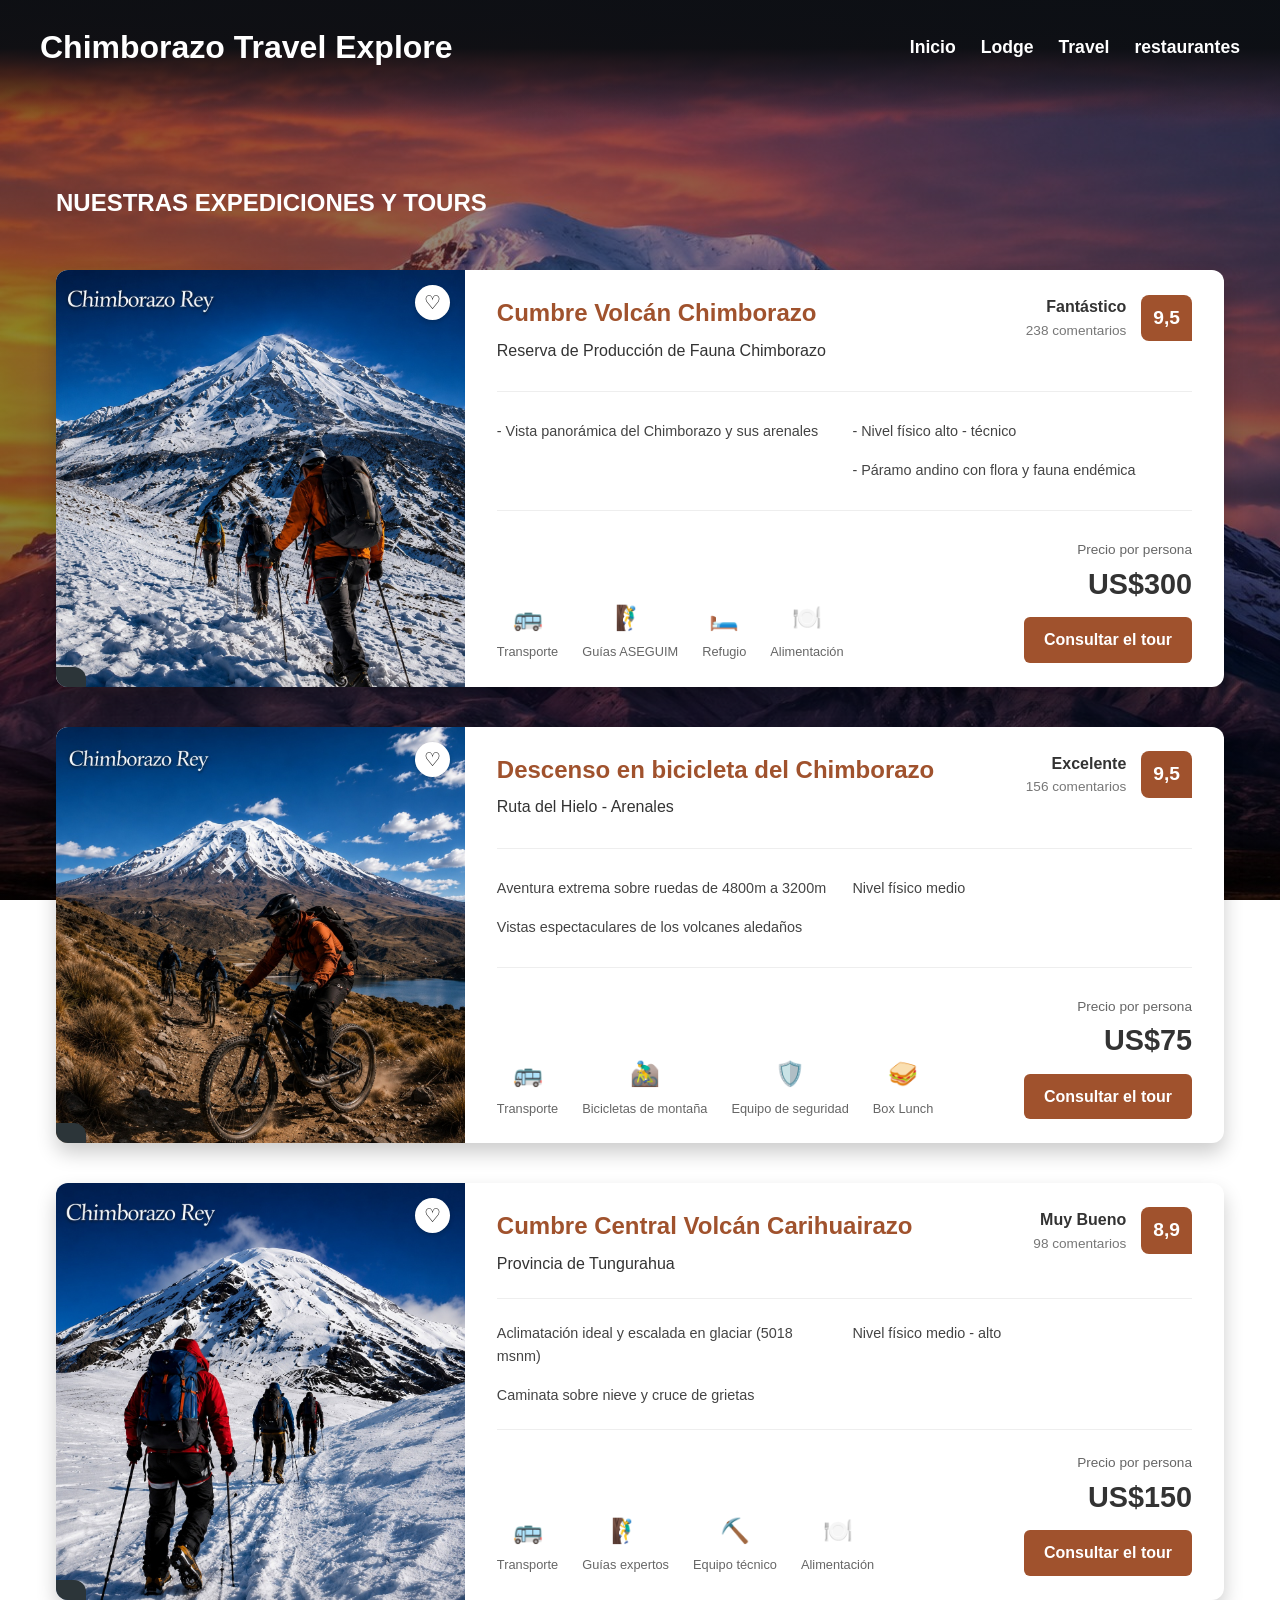
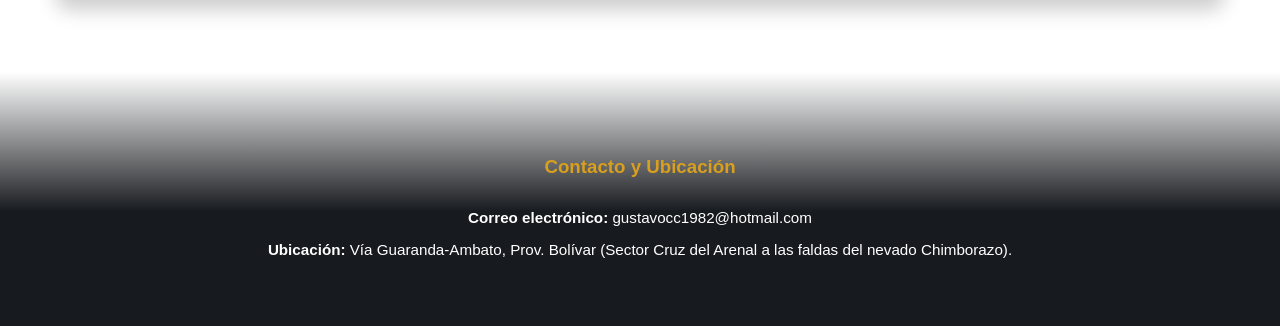
==== ProyectoChimborazo/lodge.html @ 47b7c17d "Primer commit" ====
<!DOCTYPE html>
<html lang="es">
<head>
    <meta charset="UTF-8">
    <meta name="viewport" content="width=device-width, initial-scale=1.0">
    <title>Travel Explore - Chimborazo Rey</title>
    <link rel="stylesheet" href="estilos.css">
</head>
<body>
    <header>
        <h1>Chimborazo Travel Explore</h1>
        <nav class="nav-menu" id="nav-menu">
        <ul>
            <li><a href="index.html" data-i18n="inicio">Inicio</a></li>
            <li><a href="lodge.html" data-i18n="lodge">Lodge</a></li>
            <li><a href="travel.html" data-i18n="travel">Travel</a></li>
            <li><a href="restaurantes.html" data-i18n="restaurantes">restaurantes</a></li>
        </ul>
    </nav>
    </header>

   <main>
    <h2 class="intro" style="color: white; margin-bottom: 3rem;" data-i18n="travel_title">NUESTRAS EXPEDICIONES Y TOURS</h2>

    <!-- TOUR 1: Cumbre Chimborazo -->
    <article class="tour-card">
        <div class="tour-image-container">
            <img src="Imagenes/Cumbre Volcan.jpeg" alt="Cumbre Chimborazo" class="tour-image">
            <button class="btn-favorite">♡</button>
            <div class="tour-badge">
            </div>
        </div>
        
        <div class="tour-details">
            <div class="tour-header">
                <div class="tour-title-section">
                    <h3 data-i18n="tour1_title">Cumbre Volcán Chimborazo</h3>
                    <span data-i18n="tour1_loc">Reserva de Producción de Fauna Chimborazo</span></p>
                </div>
                <div class="tour-rating">
                    <div class="rating-text">
                        <span class="rating-word" data-i18n="rating_fantastic">Fantástico</span>
                        <span class="rating-reviews">238 comentarios</span>
                    </div>
                    <div class="rating-score">9,5</div>
                </div>
            </div>

            <hr class="tour-divider">

            <div class="tour-highlights">
                <div class="highlight-item">
                    <span data-i18n="t1_h1">- Vista panorámica del Chimborazo y sus arenales</span>
                </div>
                <div class="highlight-item">
                    <span data-i18n="level_high">- Nivel físico alto - técnico</span>
                </div>
                <div class="highlight-item">
                </div>
                <div class="highlight-item">
                    <span data-i18n="t1_h3"> - Páramo andino con flora y fauna endémica</span>
                </div>
            </div>

            <hr class="tour-divider">

            <div class="tour-footer">
                <div class="tour-includes">
                    <div class="include-item"><span class="include-icon">🚌</span><span data-i18n="inc_transport">Transporte</span></div>
                    <div class="include-item"><span class="include-icon">🧗‍♂️</span><span data-i18n="inc_guides">Guías ASEGUIM</span></div>
                    <div class="include-item"><span class="include-icon">🛏️</span><span data-i18n="inc_lodging">Refugio</span></div>
                    <div class="include-item"><span class="include-icon">🍽️</span><span data-i18n="inc_food">Alimentación</span></div>
                </div>
                <div class="tour-price-action">
                    <div class="tour-price-info">
                        <span class="price-label" data-i18n="price_label">Precio por persona</span>
                        <span class="price-amount">US$300</span>
                    </div>
                    <a href="#" class="btn-consultar" data-i18n="btn_consult">Consultar el tour</a>
                </div>
            </div>
        </div>
    </article>

    <!-- TOUR 2: Descenso en bicicleta -->
    <article class="tour-card">
        <div class="tour-image-container">
            <img src="Imagenes/Decenso en Bicicleta.jpeg" alt="Descenso en Bicicleta" class="tour-image">
            <button class="btn-favorite">♡</button>
            <div class="tour-badge">
            </div>
        </div>
        
        <div class="tour-details">
            <div class="tour-header">
                <div class="tour-title-section">
                    <h3 data-i18n="tour2_title">Descenso en bicicleta del Chimborazo</h3>
                    <span data-i18n="tour2_loc">Ruta del Hielo - Arenales</span></p>
                </div>
                <div class="tour-rating">
                    <div class="rating-text">
                        <span class="rating-word" data-i18n="rating_excellent">Excelente</span>
                        <span class="rating-reviews">156 comentarios</span>
                    </div>
                    <div class="rating-score">9,5</div>
                </div>
            </div>

            <hr class="tour-divider">

            <div class="tour-highlights">
                <div class="highlight-item">
                    <span data-i18n="t2_h1">Aventura extrema sobre ruedas de 4800m a 3200m</span>
                </div>
                <div class="highlight-item">
                    <span data-i18n="level_mid">Nivel físico medio</span>
                </div>
                <div class="highlight-item">
                    <span data-i18n="t2_h3">Vistas espectaculares de los volcanes aledaños</span>
                </div>
            </div>

            <hr class="tour-divider">

            <div class="tour-footer">
                <div class="tour-includes">
                    <div class="include-item"><span class="include-icon">🚌</span><span data-i18n="inc_transport">Transporte</span></div>
                    <div class="include-item"><span class="include-icon">🚵‍♂️</span><span data-i18n="inc_bikes">Bicicletas de montaña</span></div>
                    <div class="include-item"><span class="include-icon">🛡️</span><span data-i18n="inc_safety">Equipo de seguridad</span></div>
                    <div class="include-item"><span class="include-icon">🥪</span><span data-i18n="inc_boxlunch">Box Lunch</span></div>
                </div>
                <div class="tour-price-action">
                    <div class="tour-price-info">
                        <span class="price-label" data-i18n="price_label">Precio por persona</span>
                        <span class="price-amount">US$75</span>
                    </div>
                    <a href="#" class="btn-consultar" data-i18n="btn_consult">Consultar el tour</a>
                </div>
            </div>
        </div>
    </article>

    <!-- TOUR 3: Cumbre Carihuairazo -->
    <article class="tour-card">
        <div class="tour-image-container">
            <img src="Imagenes/Cumbre carihuairazo.jpeg" alt="Cumbre Carihuairazo" class="tour-image">
            <button class="btn-favorite">♡</button>
            <div class="tour-badge">
            </div>
        </div>
        
        <div class="tour-details">
            <div class="tour-header">
                <div class="tour-title-section">
                    <h3 data-i18n="tour3_title">Cumbre Central Volcán Carihuairazo</h3>
                    <span data-i18n="tour3_loc">Provincia de Tungurahua</span></p>
                </div>
                <div class="tour-rating">
                    <div class="rating-text">
                        <span class="rating-word" data-i18n="rating_verygood">Muy Bueno</span>
                        <span class="rating-reviews">98 comentarios</span>
                    </div>
                    <div class="rating-score">8,9</div>
                </div>
            </div>

            <hr class="tour-divider">

            <div class="tour-highlights">
                <div class="highlight-item">
                    <span data-i18n="t3_h1">Aclimatación ideal y escalada en glaciar (5018 msnm)</span>
                </div>
                <div class="highlight-item">
                    <span data-i18n="level_midhigh">Nivel físico medio - alto</span>
                </div>
                <div class="highlight-item">
                    <span data-i18n="t3_h3">Caminata sobre nieve y cruce de grietas</span>
                </div>
            </div>

            <hr class="tour-divider">

            <div class="tour-footer">
                <div class="tour-includes">
                    <div class="include-item"><span class="include-icon">🚌</span><span data-i18n="inc_transport">Transporte</span></div>
                    <div class="include-item"><span class="include-icon">🧗‍♂️</span><span data-i18n="inc_guides">Guías expertos</span></div>
                    <div class="include-item"><span class="include-icon">⛏️</span><span data-i18n="inc_equipment">Equipo técnico</span></div>
                    <div class="include-item"><span class="include-icon">🍽️</span><span data-i18n="inc_food">Alimentación</span></div>
                </div>
                <div class="tour-price-action">
                    <div class="tour-price-info">
                        <span class="price-label" data-i18n="price_label">Precio por persona</span>
                        <span class="price-amount">US$150</span>
                    </div>
                    <a href="#" class="btn-consultar" data-i18n="btn_consult">Consultar el tour</a>
                </div>
            </div>
        </div>
    </article>
</main>
<footer>
        <div class="footer-content">
            <h3>Contacto y Ubicación</h3>
            <p><strong>Correo electrónico:</strong> gustavocc1982@hotmail.com</p>
            <p><strong>Ubicación:</strong> Vía Guaranda-Ambato, Prov. Bolívar (Sector Cruz del Arenal a las faldas del nevado Chimborazo).</p>
        </div>
    </footer>
</body>

</html>
---- ProyectoChimborazo/estilos.css ----
/* =========================================
   VARIABLES GLOBALES (Paleta y Tipografía)
   ========================================= */
:root {
    /* Tus colores originales */
    --primary-color: #2C3539;
    --secondary-color: #A0522D;
    --background-color: #f4f7f6;
    --text-color: #333;

    /* Colores Premium (Dorados y Tintas) que faltaban */
    --oro: #9c6b0a;
    --oro-2: #d99f1e;
    --oro-3: #f3c66a;
    --oro-suave: #fdf5e4;
    --tinta: #0d1a26;
    --tinta-2: #47596a;
    --tinta-3: #7b8d9d;

    /* Tipografías elegantes */
    --display: "Oswald", "Arial Narrow", Impact, sans-serif;
    --serif: "Caudex", Georgia, "Times New Roman", serif;
    --texto: "Inter", Roboto, Arial, sans-serif;
}

/* =========================================
   RESET BÁSICO Y BODY
   ========================================= */
* {
    margin: 0;
    padding: 0;
    box-sizing: border-box;
}

body {
    font-family: var(--texto); 
    color: white; 
    line-height: 1.6;
    margin: 0; 
    padding: 0; 
    
    background-image: linear-gradient(rgba(0, 0, 0, 0.395), rgba(0, 0, 0, 0.526)), url('Imagenes/Fondo\ main.jpeg');
    background-size: cover;
    background-position: center;
    background-repeat: no-repeat;
    background-attachment: fixed;
}

/* =========================================
   ESTRUCTURA PRINCIPAL (Header)
   ========================================= */
header {
    width: 100%;
    padding: 15px 40px 40px 40px; 
    background: linear-gradient(to bottom, rgba(11, 14, 18, 0.95) 40%, rgba(11, 14, 18, 0) 100%);
    display: flex;
    justify-content: space-between; 
    align-items: center; 
    border-bottom: none; 
    min-height: 120px; 
    position: relative; 
    margin-bottom: 2rem;
}

/* Clavamos el logo en el centro */
.logo-container {
    position: absolute;
    left: 50%;
    top: 50%;
    transform: translate(-50%, -50%); 
}

.logo-header {
    max-width: 240px; 
    height: auto;
    display: block;
    margin: 0; 
}

/* =========================================
   SELECTOR DE IDIOMAS (Banderas)
   ========================================= */
.selector-idioma {
    position: absolute;
    bottom: 25px; 
    right: 40px;  
    display: flex;
    align-items: center;
    gap: 8px;
    font-size: 1.5rem; 
}

.bandera {
    width: 32px; 
    height: auto;
    cursor: pointer;
    border-radius: 4px; 
    padding: 4px; 
    transition: transform 0.3s ease;
}

.bandera:hover {
    transform: scale(1.1);
}

.bandera.activo {
    background-color: rgba(212, 237, 218, 0.8); 
    border-radius: 8px; 
}

.separador {
    color: #a0a0a0; 
    font-weight: bold;
    font-style: italic;
    font-size: 1.2rem;
}

/* =========================================
   MENÚ DE NAVEGACIÓN Y HAMBURGUESA
   ========================================= */
.nav-menu {
    position: relative; 
    display: block; 
}

.nav-menu ul {
    list-style: none;
    padding: 0;
    margin: 0;
    display: flex;
    gap: 25px; 
}

.nav-menu a {
    color: #ffffff;
    text-decoration: none;
    font-weight: bold;
    font-size: 1.1rem;
    transition: color 0.3s;
    font-family: var(--texto);
}

.nav-menu a:hover {
    color: var(--oro-3);
}

.menu-toggle {
    display: none; 
    background: none;
    border: none;
    color: white;
    font-size: 2rem;
    cursor: pointer;
    position: absolute;
    top: 20px;
    right: 20px;
}

/* =========================================
   CONTENIDO PRINCIPAL Y TARJETAS
   ========================================= */
main {
    max-width: 1200px;
    margin: 0 auto;
    padding: 2rem 1rem;
    background: transparent !important;
    box-shadow: none !important;
    border-radius: 0 !important;
}

/* =========================================
   TÍTULOS E INTRODUCCIÓN (HERO)
   ========================================= */
.hero__contenido {
    max-width: 550px; /* Mantiene el texto súper compacto */
    
    /* ESTO LO EMPUJA TOTALMENTE A LA IZQUIERDA */
    margin-left: 0; 
    margin-right: auto; 
    margin-bottom: 6rem;
    
    text-align: left;
    padding: 0 1rem; /* Alineación perfecta con el menú de arriba */
}

.hero__kicker {
    display: inline-flex;
    align-items: center;
    gap: 10px;
    font-size: clamp(0.65rem, 2vw, 0.74rem);
    letter-spacing: 0.24em;
    text-transform: uppercase;
    color: #fff;
    font-weight: 600;
    padding: 6px 14px;
    border: 1px solid rgba(255,255,255,.28);
    border-radius: 999px;
    background: rgba(10,20,30,.42);
    backdrop-filter: blur(6px);
    margin-bottom: 12px; 
    white-space: nowrap; /* Evita que el texto de esta viñeta se rompa */
}

.hero__kicker .rey { 
    color: var(--oro-3); 
}

.punto {
    width: 8px;
    height: 8px;
    border-radius: 50%;
    background: var(--oro-2);
    box-shadow: 0 0 0 0 rgba(217,159,30,.7);
    animation: latido 2.4s infinite;
}

@keyframes latido {
    0% { box-shadow: 0 0 0 0 rgba(217,159,30,.65); }
    70% { box-shadow: 0 0 0 12px rgba(217,159,30,0); }
    100% { box-shadow: 0 0 0 0 rgba(217,159,30,0); }
}

.hero__titulo {
    font-family: var(--display);
    font-weight: 700;
    text-transform: uppercase;
    line-height: 0.85; 
    letter-spacing: -0.005em;
    margin-bottom: 8px; 
}

.hero__linea1 {
    display: block;
    font-size: clamp(1.2rem, 2.2vw, 1.7rem);
    font-weight: 300;
    letter-spacing: 0.42em;
    color: rgba(255,255,255,.82);
    margin-bottom: 2px; 
}

.hero__linea2 {
    display: block;
    font-size: clamp(3rem, 6.6vw, 5.4rem);
    color: #fff;
    text-shadow: 0 18px 50px rgba(0,0,0,.55);
}

.hero__linea3 {
    display: block;
    font-size: clamp(2.5rem, 5.4vw, 4.4rem);
    background: linear-gradient(120deg, var(--oro-3), var(--oro-2));
    -webkit-background-clip: text;
    background-clip: text;
    color: transparent;
}

.hero__eslogan {
    font-family: var(--display);
    font-weight: 300;
    font-size: clamp(1.2rem, 2.6vw, 1.75rem);
    letter-spacing: 0.06em;
    color: rgba(255,255,255,.94);
    margin-bottom: 10px; 
}

.hero__bajada {
    color: rgba(255,255,255,.9);
    font-size: clamp(0.95rem, 1.5vw, 1.08rem);
    text-shadow: 0 2px 14px rgba(0,0,0,.45);
    line-height: 1.35; 
    margin-bottom: 20px; 
}

.hero__bajada strong { 
    color: var(--oro-3); 
    font-weight: 600; 
}

/* =========================================
   TARJETAS PRINCIPALES
   ========================================= */
.card-container {
    display: grid;
    grid-template-columns: repeat(auto-fit, minmax(300px, 1fr));
    gap: 2rem;
    margin-bottom: 3rem;
}

.card {
    background: white;
    border-radius: 10px;
    overflow: hidden;
    box-shadow: 0 4px 6px rgba(0,0,0,0.1);
    transition: transform 0.3s ease, box-shadow 0.3s ease;
    text-decoration: none;
    color: inherit;
    display: flex;
    flex-direction: column;
}

.card:hover {
    transform: translateY(-5px);
    box-shadow: 0 8px 15px rgba(0,0,0,0.2);
}

.card-img {
    width: 100%;
    height: 200px;
    background-color: #ccc; 
    object-fit: cover;
}

.card-content {
    padding: 1.5rem;
    text-align: center;
}

.card-content h3 {
    color: var(--secondary-color);
    margin-bottom: 1rem;
    font-family: var(--serif);
}

/* =========================================
   PÁGINAS INTERIORES
   ========================================= */
.page-content {
    background: white;
    padding: 2rem;
    border-radius: 10px;
    box-shadow: 0 4px 6px rgba(0,0,0,0.1);
    margin-bottom: 3rem;
    color: var(--text-color);
}

.page-content ul {
    margin-left: 2rem;
    margin-top: 1rem;
}

.page-content li {
    margin-bottom: 0.5rem;
}

.back-btn {
    display: inline-block;
    margin-top: 2rem;
    padding: 0.5rem 1rem;
    background-color: var(--secondary-color);
    color: white;
    text-decoration: none;
    border-radius: 5px;
    transition: background 0.3s;
}

.back-btn:hover {
    background-color: #8B4513; 
}

/* =========================================
   FOOTER (Pie de página)
   ========================================= */
footer {
    background: linear-gradient(to bottom, rgba(11, 14, 18, 0) 0%, rgba(11, 14, 18, 0.95) 55%, rgba(11, 14, 18, 0.95) 100%);
    color: var(--blanco);
    text-align: center;
    padding: 5rem 1rem 4rem 1rem; 
    border-top: none; 
}

.footer-content {
    max-width: 1200px;
    margin: 0 auto;
    display: flex;
    flex-direction: column;
    gap: 0.5rem;
}

.footer-content h3 {
    margin-bottom: 1rem;
    color: var(--oro-2);
}

.footer-content p {
    font-size: 0.95rem;
}

/* =========================================
   DISEÑO RESPONSIVO (Tablets y Móviles)
   ========================================= */
@media (max-width: 850px) {
    .hero__contenido {
        margin-left: auto;
        margin-right: auto; /* Vuelve al centro en celulares */
        text-align: center;
    }
    
    .hero__kicker {
        white-space: normal;
    }
}

@media (max-width: 768px) {
    .menu-toggle {
        display: block; 
    }

    .nav-menu {
        position: absolute;
        top: 100%; 
        left: 0;
        transform: none; 
        display: none; 
        width: 100%;
        background-color: rgba(17, 17, 17, 0.95);
        padding: 20px 0;
        margin: 0;
        z-index: 100; 
    }

    .nav-menu.activo {
        display: block; 
    }

    .nav-menu ul {
        flex-direction: column;
        align-items: center;
        gap: 15px;
    }
    
    .selector-idioma {
        right: 20px;
    }
}

/* =========================================
   DISEÑO DE TARJETAS HORIZONTALES (TRAVEL)
   ========================================= */
.tour-card {
    display: flex;
    background-color: white;
    border-radius: 12px;
    margin-bottom: 2.5rem;
    overflow: hidden;
    box-shadow: 0 10px 20px rgba(0,0,0,0.2);
    color: #333; /* Forzamos color oscuro para el texto interior */
    transition: transform 0.3s ease;
}

.tour-card:hover {
    transform: translateY(-5px);
}

/* Sección Izquierda: Imagen */
.tour-image-container {
    width: 35%;
    position: relative;
    min-height: 250px;
}

.tour-image {
    width: 100%;
    height: 100%;
    object-fit: cover;
}

.btn-favorite {
    position: absolute;
    top: 15px;
    right: 15px;
    background: white;
    border: none;
    border-radius: 50%;
    width: 35px;
    height: 35px;
    font-size: 1.2rem;
    cursor: pointer;
    box-shadow: 0 2px 5px rgba(0,0,0,0.2);
    transition: color 0.3s;
}

.btn-favorite:hover {
    color: red;
}

.tour-badge {
    position: absolute;
    bottom: 0;
    left: 0;
    background-color: var(--primary-color);
    padding: 10px 15px;
    border-top-right-radius: 12px;
}

.tour-badge img {
    max-width: 120px;
    height: auto;
    display: block;
}

/* Sección Derecha: Detalles */
.tour-details {
    width: 65%;
    padding: 1.5rem 2rem;
    display: flex;
    flex-direction: column;
    justify-content: space-between;
}

.tour-header {
    display: flex;
    justify-content: space-between;
    align-items: flex-start;
}

.tour-title-section h3 {
    color: var(--secondary-color);
    font-size: 1.5rem;
    margin-bottom: 5px;
}

.tour-location {
    color: #666;
    font-size: 0.95rem;
}

.tour-rating {
    display: flex;
    align-items: center;
    gap: 15px;
}

.rating-text {
    text-align: right;
    display: flex;
    flex-direction: column;
}

.rating-word {
    font-weight: bold;
    color: #333;
}

.rating-reviews {
    font-size: 0.85rem;
    color: #777;
}

.rating-score {
    background-color: var(--secondary-color); /* Usamos tu color naranja/café en lugar de azul */
    color: white;
    font-weight: bold;
    font-size: 1.2rem;
    padding: 8px 12px;
    border-radius: 8px;
    border-bottom-right-radius: 0; /* Detalle de diseño de la imagen original */
}

.tour-divider {
    border: 0;
    height: 1px;
    background-color: #eee;
    margin: 1rem 0;
}

/* Características (Highlights) */
.tour-highlights {
    display: grid;
    grid-template-columns: 1fr 1fr;
    gap: 1rem;
}

.highlight-item {
    display: flex;
    align-items: flex-start;
    gap: 10px;
    font-size: 0.9rem;
    color: #444;
}

.highlight-icon {
    font-size: 1.2rem;
    color: var(--secondary-color);
}

/* Footer: Servicios y Precio */
.tour-footer {
    display: flex;
    justify-content: space-between;
    align-items: flex-end;
}

.tour-includes {
    display: flex;
    gap: 1.5rem;
}

.include-item {
    display: flex;
    flex-direction: column;
    align-items: center;
    font-size: 0.8rem;
    color: #666;
    text-align: center;
}

.include-icon {
    font-size: 1.5rem;
    margin-bottom: 5px;
}

.tour-price-action {
    display: flex;
    flex-direction: column;
    align-items: flex-end;
}

.tour-price-info {
    text-align: right;
    margin-bottom: 10px;
}

.price-label {
    display: block;
    font-size: 0.85rem;
    color: #666;
}

.price-amount {
    font-size: 1.8rem;
    font-weight: bold;
    color: #333;
}

.btn-consultar {
    background-color: var(--secondary-color);
    color: white;
    text-decoration: none;
    padding: 10px 20px;
    border-radius: 6px;
    font-weight: bold;
    transition: background-color 0.3s;
}

.btn-consultar:hover {
    background-color: #8B4513;
}

/* Responsive para Teléfonos Móviles */
@media (max-width: 850px) {
    .tour-card {
        flex-direction: column;
    }
    .tour-image-container {
        width: 100%;
        min-height: 200px;
    }
    .tour-details {
        width: 100%;
        padding: 1.5rem;
    }
    .tour-header {
        flex-direction: column;
        gap: 15px;
    }
    .tour-rating {
        width: 100%;
        justify-content: space-between;
        flex-direction: row-reverse;
    }
    .rating-text {
        text-align: left;
    }
    .tour-highlights {
        grid-template-columns: 1fr;
    }
    .tour-footer {
        flex-direction: column;
        align-items: stretch;
        gap: 20px;
    }
    .tour-includes {
        justify-content: space-between;
    }
    .tour-price-action {
        align-items: stretch;
    }
    .btn-consultar {
        text-align: center;
    }
}

/* =========================================
   VENTANA POP-UP (MODAL ITINERARIO)
   ========================================= */
.modal {
    display: none; /* Oculto por defecto */
    position: fixed;
    z-index: 2000; /* Asegura que esté por encima del header fijo */
    left: 0;
    top: 0;
    width: 100%;
    height: 100%;
    background-color: rgba(11, 14, 18, 0.7); /* Fondo oscuro semitransparente detrás de la ventana */
    align-items: center;
    justify-content: center;
    opacity: 0;
    transition: opacity 0.3s ease; /* Efecto de aparición suave */
}

/* Esta clase se agrega con JavaScript para mostrar la ventana */
.modal.mostrar {
    display: flex;
    opacity: 1;
}

.modal-content {
    /* EL DEGRADADO SUTIL DE ATARDECER */
    background: linear-gradient(135deg, #fdfbfb 0%, #faedeb 50%, #f6d8ce 100%);
    
    padding: 2.5rem;
    border-radius: 12px;
    max-width: 650px;
    width: 90%;
    color: var(--tinta);
    position: relative;
    box-shadow: 0 15px 40px rgba(0,0,0,0.4);
    border: 1px solid rgba(160, 82, 45, 0.2); /* Borde sutil naranja */
    transform: translateY(-20px);
    transition: transform 0.3s ease;
}

.modal.mostrar .modal-content {
    transform: translateY(0); /* Hace que la ventana "baje" un poco al aparecer */
}

.close-btn {
    position: absolute;
    top: 15px;
    right: 25px;
    color: var(--tinta-3);
    font-size: 2rem;
    font-weight: bold;
    cursor: pointer;
    transition: color 0.3s;
}

.close-btn:hover {
    color: var(--secondary-color);
}

.itinerario-cuerpo {
    line-height: 1.6;
    font-size: 0.95rem;
}

.itinerario-cuerpo ul {
    list-style: none;
    margin-left: 0 !important;
    padding-left: 0;
}

.itinerario-cuerpo li {
    margin-bottom: 8px;
    padding-left: 15px;
    position: relative;
}

/* Pequeño punto naranja para la lista del itinerario */
.itinerario-cuerpo li::before {
    content: "•";
    color: var(--secondary-color);
    font-weight: bold;
    font-size: 1.2rem;
    position: absolute;
    left: 0;
    top: -2px;
}
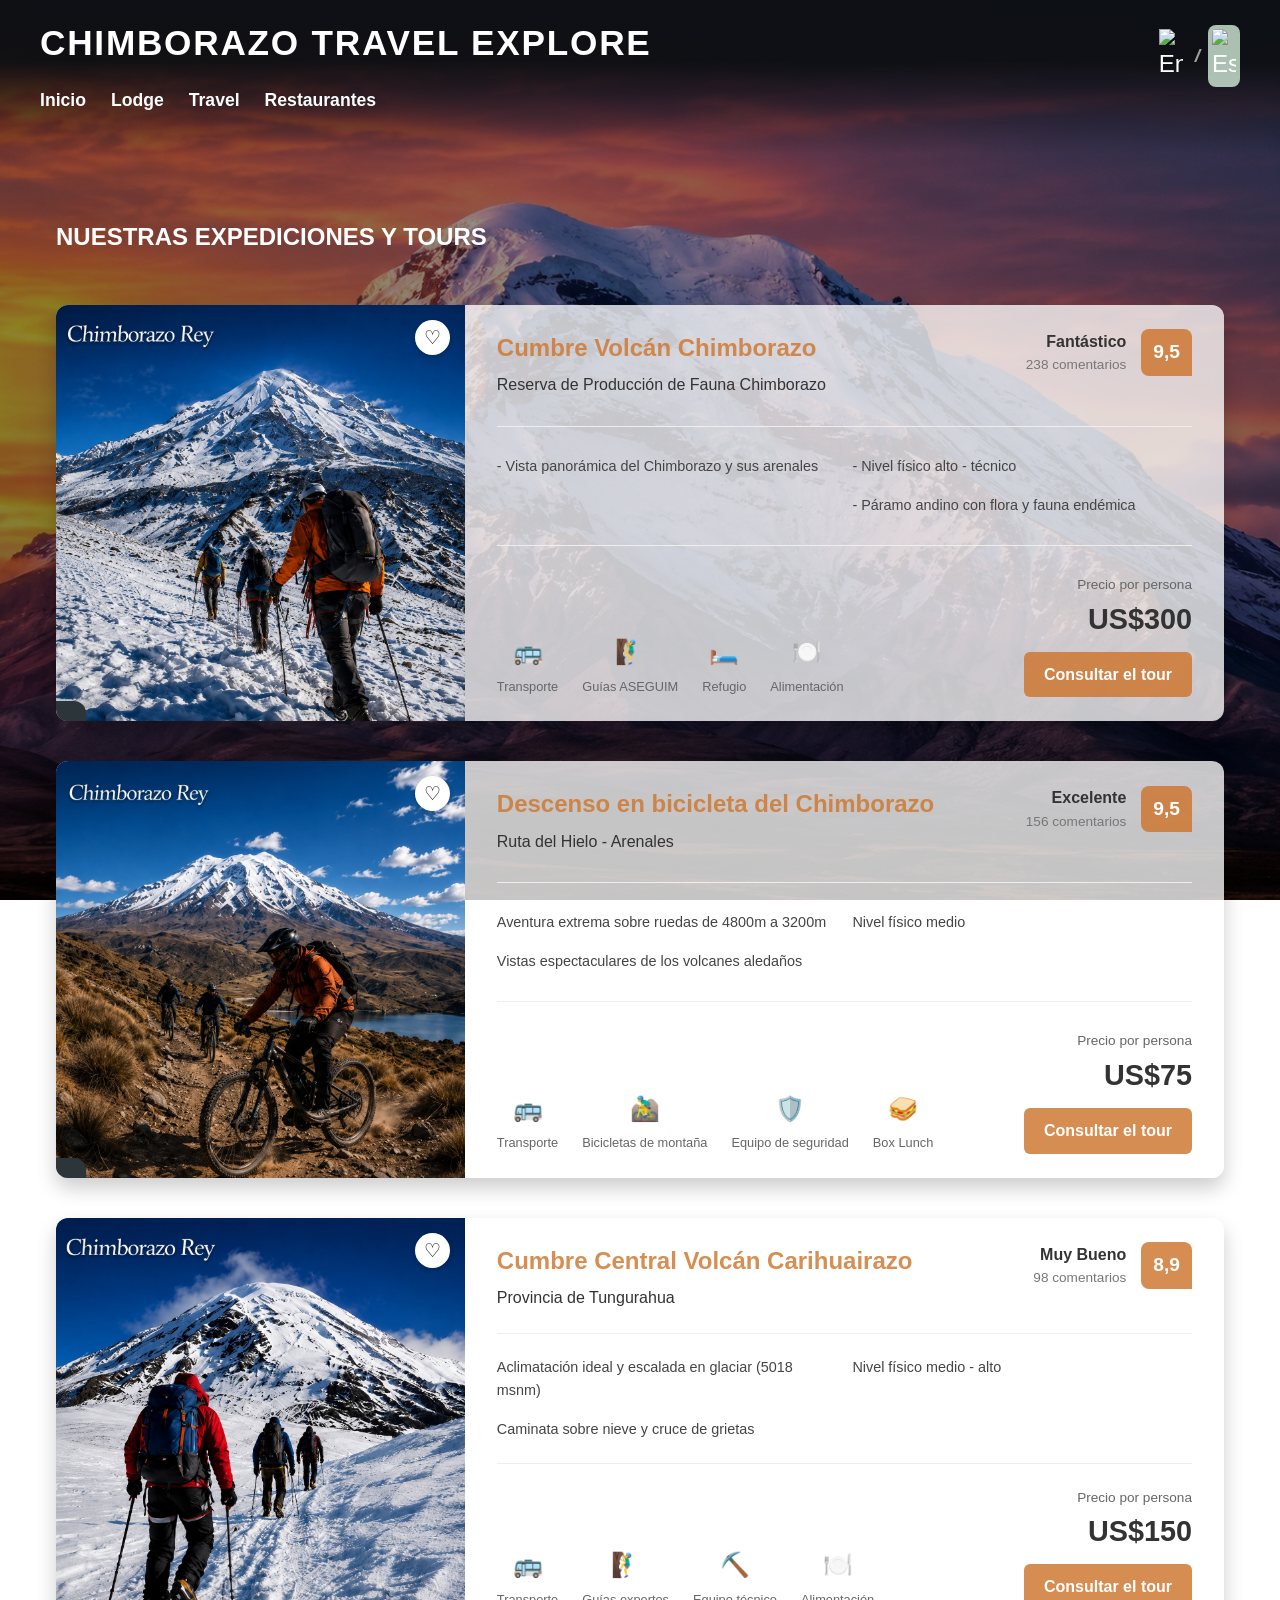
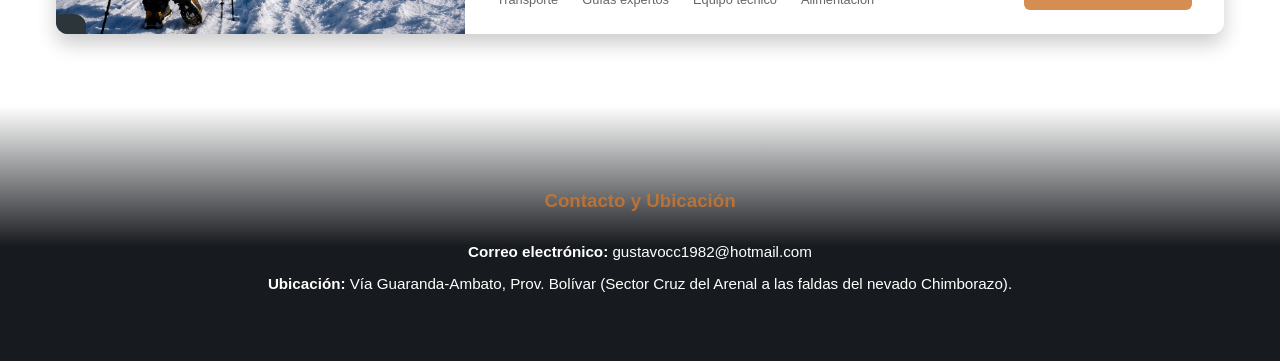
==== commit fa6da231: "cambios idioma/estilos" ====
--- a/ProyectoChimborazo/lodge.html
+++ b/ProyectoChimborazo/lodge.html
@@ -7,17 +7,32 @@
     <link rel="stylesheet" href="estilos.css">
 </head>
 <body>
-    <header>
-        <h1>Chimborazo Travel Explore</h1>
-        <nav class="nav-menu" id="nav-menu">
-        <ul>
-            <li><a href="index.html" data-i18n="inicio">Inicio</a></li>
-            <li><a href="lodge.html" data-i18n="lodge">Lodge</a></li>
-            <li><a href="travel.html" data-i18n="travel">Travel</a></li>
-            <li><a href="restaurantes.html" data-i18n="restaurantes">restaurantes</a></li>
-        </ul>
-    </nav>
+     <header class="header-interior">
+        <!-- Bloque Izquierdo: Título y Menú debajo -->
+        <div class="header-columna">
+            <h1>Chimborazo Travel Explore</h1>
+            
+            <!-- Botón Hamburguesa (solo visible en móviles) -->
+            <button class="menu-toggle" id="menu-toggle">☰ Menú</button>
+            
+            <nav class="nav-menu" id="nav-menu">
+                <ul>
+                    <li><a href="index.html" data-i18n="inicio">Inicio</a></li>
+                    <li><a href="lodge.html" data-i18n="lodge">Lodge</a></li>
+                    <li><a href="travel.html" data-i18n="travel">Travel</a></li>
+                    <li><a href="restaurantes.html" data-i18n="restaurantes">Restaurantes</a></li>
+                </ul>
+            </nav>
+        </div>
+
+        <!-- Bloque Derecho: Selector de idiomas -->
+        <div class="selector-idioma selector-interior">
+            <img src="https://flagcdn.com/w40/us.png" alt="English" id="btn-en" class="bandera">
+            <span class="separador">/</span>
+            <img src="https://flagcdn.com/w40/es.png" alt="Español" id="btn-es" class="bandera activo">
+        </div>
     </header>
+
 
    <main>
     <h2 class="intro" style="color: white; margin-bottom: 3rem;" data-i18n="travel_title">NUESTRAS EXPEDICIONES Y TOURS</h2>
--- a/ProyectoChimborazo/estilos.css
+++ b/ProyectoChimborazo/estilos.css
@@ -4,14 +4,14 @@
 :root {
     /* Tus colores originales */
     --primary-color: #2C3539;
-    --secondary-color: #A0522D;
+    --secondary-color: #ce762ed3;
     --background-color: #f4f7f6;
     --text-color: #333;
 
     /* Colores Premium (Dorados y Tintas) que faltaban */
-    --oro: #9c6b0a;
-    --oro-2: #d99f1e;
-    --oro-3: #f3c66a;
+    --oro: #ce762ed3;
+    --oro-2: #ce762ed3;
+    --oro-3: #ce762ed3;
     --oro-suave: #fdf5e4;
     --tinta: #0d1a26;
     --tinta-2: #47596a;
@@ -172,15 +172,12 @@
    TÍTULOS E INTRODUCCIÓN (HERO)
    ========================================= */
 .hero__contenido {
-    max-width: 550px; /* Mantiene el texto súper compacto */
-    
-    /* ESTO LO EMPUJA TOTALMENTE A LA IZQUIERDA */
+    max-width: 900px; /* Aumentamos el ancho para que llegue hasta donde marcaste */
     margin-left: 0; 
     margin-right: auto; 
     margin-bottom: 6rem;
-    
     text-align: left;
-    padding: 0 1rem; /* Alineación perfecta con el menú de arriba */
+    padding: 0 1rem; 
 }
 
 .hero__kicker {
@@ -264,6 +261,7 @@
 }
 
 .hero__bajada {
+    max-width: 100%; /* Le decimos al texto que ocupe todo el espacio disponible hacia la derecha */
     color: rgba(255,255,255,.9);
     font-size: clamp(0.95rem, 1.5vw, 1.08rem);
     text-shadow: 0 2px 14px rgba(0,0,0,.45);
@@ -277,55 +275,172 @@
 }
 
 /* =========================================
-   TARJETAS PRINCIPALES
-   ========================================= */
+   SECCIÓN EXPERIENCIAS Y TARJETAS INDEX
+   ========================================= */
+.experiencias-section {
+    margin-top: 2rem;
+    margin-bottom: 5rem;
+}
+
+/* --- Encabezado de Experiencias --- */
+.experiencias-header {
+    text-align: center;
+    margin-bottom: 3rem;
+}
+
+.icono-montana {
+    margin-bottom: 10px;
+}
+
+.experiencias-header h2 {
+    font-family: var(--display);
+    font-size: clamp(2rem, 4vw, 3.2rem);
+    color: var(--blanco);
+    text-transform: uppercase;
+    letter-spacing: 0.05em;
+    margin-bottom: 15px;
+    text-shadow: 0 4px 15px rgba(0,0,0,0.6);
+}
+
+.separador-con-lineas {
+    display: flex;
+    align-items: center;
+    justify-content: center;
+    gap: 15px;
+    margin-bottom: 20px;
+}
+
+.separador-con-lineas .linea {
+    height: 1px;
+    width: 60px;
+    background-color: rgba(255,255,255,0.3);
+}
+
+.separador-con-lineas .rombo, .rombo-pequeno {
+    width: 8px;
+    height: 8px;
+    border: 1px solid var(--oro-2);
+    transform: rotate(45deg);
+}
+
+.rombo-pequeno {
+    width: 6px;
+    height: 6px;
+    margin: 0 auto 1.2rem auto;
+}
+
+.experiencias-header p {
+    color: rgba(255,255,255,0.9);
+    font-size: 1.1rem;
+    font-family: var(--texto);
+}
+
+/* --- Diseño de Tarjetas --- */
 .card-container {
     display: grid;
     grid-template-columns: repeat(auto-fit, minmax(300px, 1fr));
     gap: 2rem;
-    margin-bottom: 3rem;
 }
 
 .card {
-    background: white;
-    border-radius: 10px;
+    background: #f4f5f0c4; /* Color crema/hueso elegante */
+    border-radius: 12px;
     overflow: hidden;
-    box-shadow: 0 4px 6px rgba(0,0,0,0.1);
-    transition: transform 0.3s ease, box-shadow 0.3s ease;
     text-decoration: none;
-    color: inherit;
+    box-shadow: 0 8px 25px rgba(0,0,0,0.3);
+    transition: transform 0.4s ease, box-shadow 0.4s ease;
     display: flex;
     flex-direction: column;
+    border: 1px solid rgba(255,255,255,0.1);
 }
 
 .card:hover {
-    transform: translateY(-5px);
-    box-shadow: 0 8px 15px rgba(0,0,0,0.2);
+    transform: translateY(-8px);
+    box-shadow: 0 15px 35px rgba(0,0,0,0.5);
+}
+
+.card-img-wrapper {
+    position: relative;
+    width: 100%;
+    height: 240px;
+    overflow: hidden;
 }
 
 .card-img {
     width: 100%;
-    height: 200px;
-    background-color: #ccc; 
+    height: 100%;
     object-fit: cover;
+    transition: transform 0.6s ease;
+}
+
+.card:hover .card-img {
+    transform: scale(1.05); /* Zoom sutil a la foto al pasar el ratón */
+}
+
+/* Etiqueta superior izquierda */
+.card-badge {
+    position: absolute;
+    top: 15px;
+    left: 15px;
+    background: rgba(90, 50, 25, 0.85); /* Bronce oscuro semitransparente */
+    backdrop-filter: blur(4px);
+    color: white;
+    font-family: var(--texto);
+    font-size: 0.75rem;
+    font-weight: 600;
+    letter-spacing: 0.1em;
+    padding: 6px 12px;
+    border-radius: 4px;
+    border: 1px solid rgba(255,255,255,0.2);
+    z-index: 2;
 }
 
 .card-content {
-    padding: 1.5rem;
+    padding: 2.5rem 1.5rem 2rem 1.5rem;
     text-align: center;
+    display: flex;
+    flex-direction: column;
+    align-items: center;
+    flex-grow: 1;
 }
 
 .card-content h3 {
-    color: var(--secondary-color);
-    margin-bottom: 1rem;
-    font-family: var(--serif);
+    font-family: var(--display);
+    font-weight: 700;
+    font-size: 2.2rem;
+    color: #0b1a2a; /* Azul tinta casi negro */
+    margin-bottom: 0.8rem;
+    line-height: 1.1;
+    text-transform: uppercase;
+}
+
+.card-content p {
+    font-size: 1rem;
+    color: #3a4b5c; /* Gris azulado para leer fácil */
+    margin-bottom: 2rem;
+    flex-grow: 1;
+    font-family: var(--texto);
+}
+
+.card-link {
+    font-family: var(--display);
+    font-weight: 600;
+    font-size: 1rem;
+    color: #8B4513; /* Tono café bronce */
+    letter-spacing: 0.1em;
+    text-transform: uppercase;
+    transition: color 0.3s ease;
+}
+
+.card:hover .card-link {
+    color: var(--oro-2);
 }
 
 /* =========================================
    PÁGINAS INTERIORES
    ========================================= */
 .page-content {
-    background: white;
+    background: rgba(255, 255, 255, 0.301);
     padding: 2rem;
     border-radius: 10px;
     box-shadow: 0 4px 6px rgba(0,0,0,0.1);
@@ -347,7 +462,7 @@
     margin-top: 2rem;
     padding: 0.5rem 1rem;
     background-color: var(--secondary-color);
-    color: white;
+    color: rgba(255, 255, 255, 0.815);
     text-decoration: none;
     border-radius: 5px;
     transition: background 0.3s;
@@ -438,7 +553,7 @@
    ========================================= */
 .tour-card {
     display: flex;
-    background-color: white;
+    background-color: rgba(255, 255, 255, 0.767);
     border-radius: 12px;
     margin-bottom: 2.5rem;
     overflow: hidden;
@@ -775,4 +890,55 @@
     position: absolute;
     left: 0;
     top: -2px;
+}
+/* =========================================
+   CABECERA PARA PÁGINAS INTERIORES
+   ========================================= */
+.header-interior {
+    align-items: flex-start; /* Alinea los bloques hacia arriba */
+}
+
+.header-columna {
+    display: flex;
+    flex-direction: column;
+    align-items: flex-start; /* Alinea el título y el menú a la izquierda */
+    gap: 15px; /* Espacio entre el título y el menú */
+}
+
+.header-interior h1 {
+    font-family: var(--display);
+    font-size: 2.2rem;
+    letter-spacing: 0.05em;
+    text-transform: uppercase;
+    margin: 0;
+    color: var(--blanco);
+}
+
+/* Posición de las banderas en las páginas interiores */
+.selector-interior {
+    position: absolute;
+    top: 25px;
+    right: 40px;
+    bottom: auto; /* Resetea la posición del index */
+}
+
+/* Ajustes para el menú en computadoras (páginas interiores) */
+.header-interior .nav-menu ul {
+    margin: 0;
+    padding: 0;
+}
+
+/* Ajustes para el móvil (páginas interiores) */
+@media (max-width: 768px) {
+    .header-interior .menu-toggle {
+        position: static; /* Quita el botón de la esquina superior derecha */
+        display: inline-block;
+        margin-top: 5px;
+        font-size: 1.5rem;
+    }
+    
+    .header-interior .selector-interior {
+        top: 25px;
+        right: 20px;
+    }
 }
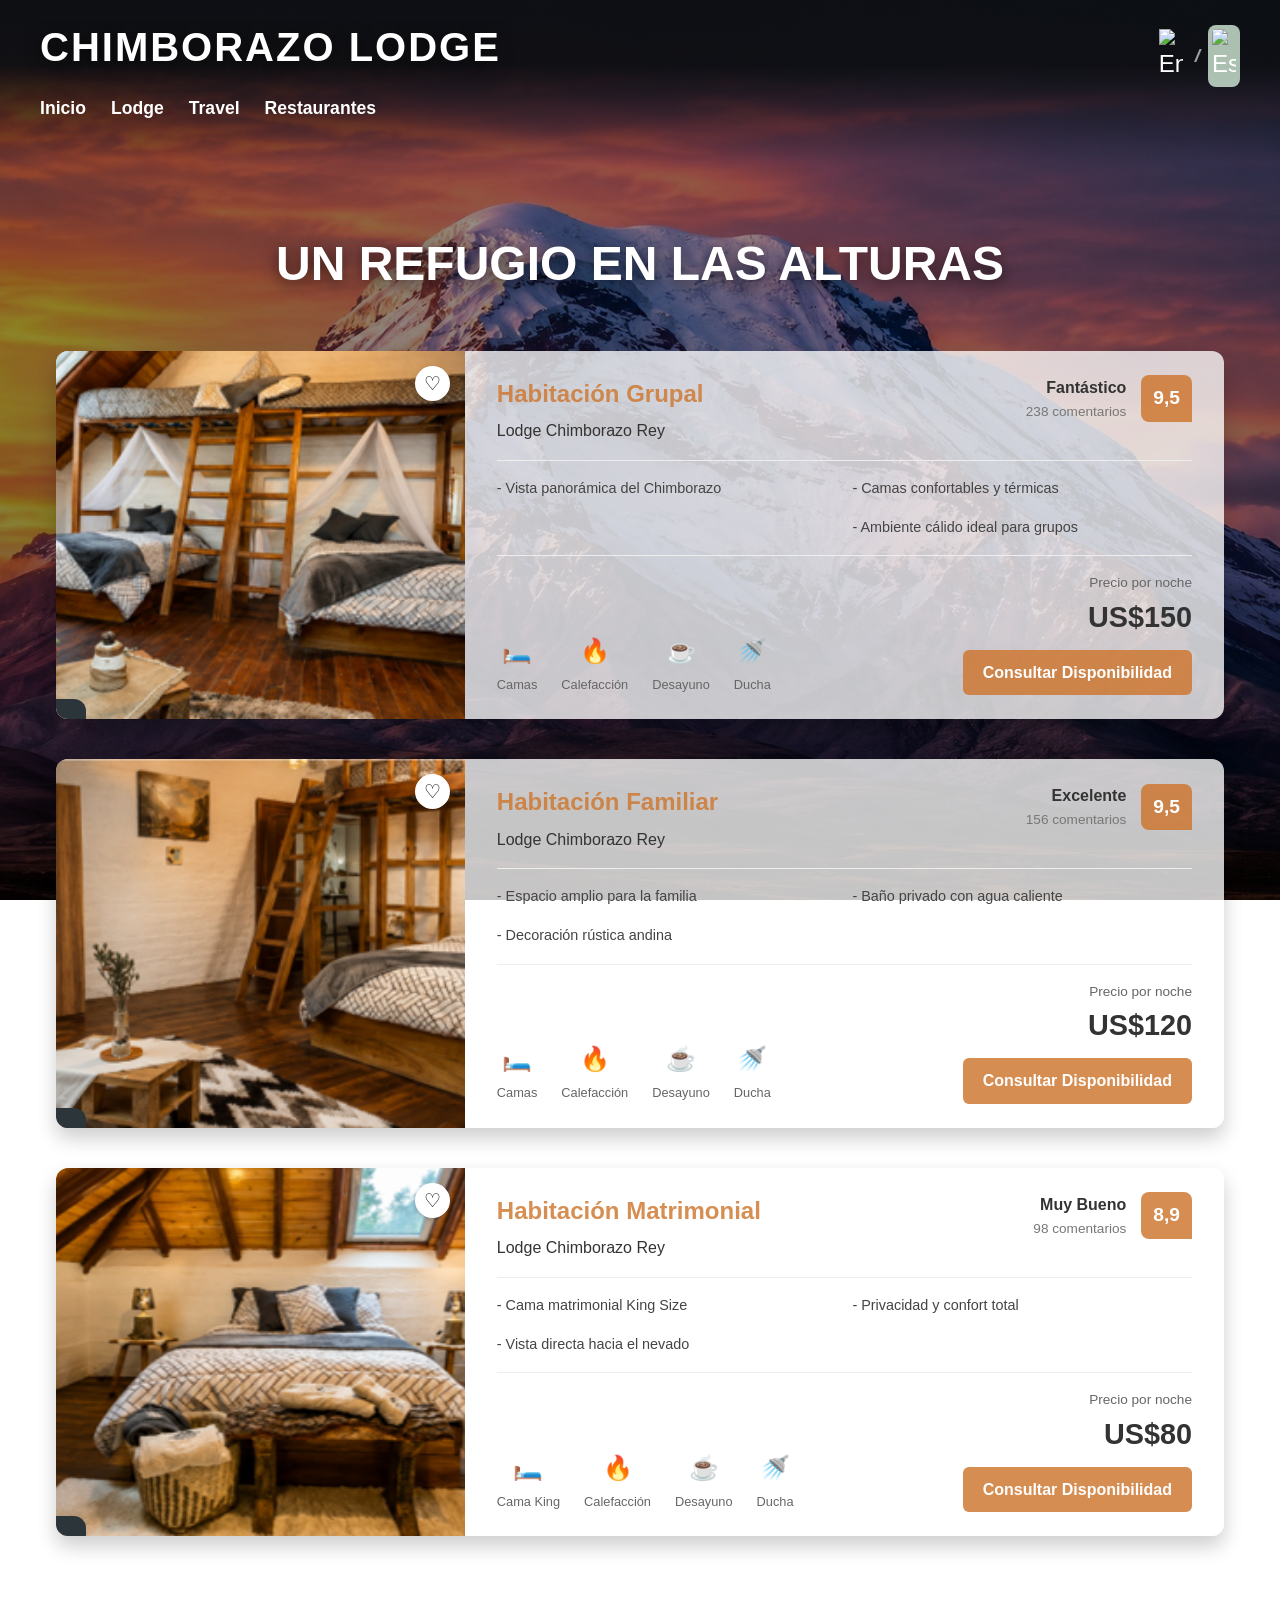
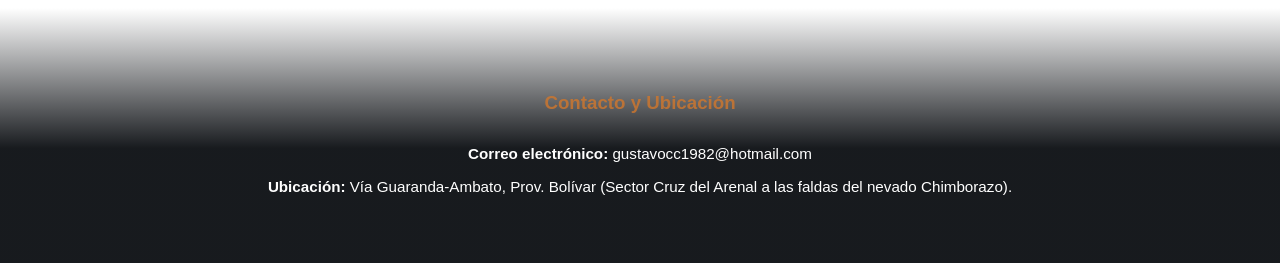
==== commit af7b0649: "cambios finales" ====
--- a/ProyectoChimborazo/lodge.html
+++ b/ProyectoChimborazo/lodge.html
@@ -3,16 +3,20 @@
 <head>
     <meta charset="UTF-8">
     <meta name="viewport" content="width=device-width, initial-scale=1.0">
-    <title>Travel Explore - Chimborazo Rey</title>
+    <title>Lodge - Chimborazo Rey</title>
+    <link rel="preconnect" href="https://fonts.googleapis.com">
+    <link rel="preconnect" href="https://fonts.gstatic.com" crossorigin>
+    <link href="https://fonts.googleapis.com/css2?family=Oswald:wght@300;400;500;600;700&family=Inter:wght@300;400;500;600;700&family=Caudex:ital,wght@0,400;0,700;1,400&display=swap" rel="stylesheet">
     <link rel="stylesheet" href="estilos.css">
 </head>
 <body>
      <header class="header-interior">
-        <!-- Bloque Izquierdo: Título y Menú debajo -->
         <div class="header-columna">
-            <h1>Chimborazo Travel Explore</h1>
+            <!-- AQUÍ ESTÁ EL CAMBIO: Tipografía Oswald, mayúsculas y negrita para el Lodge -->
+            <h1 style="font-family: var(--display); font-weight: 700; font-size: clamp(2rem, 4vw, 2.5rem); text-transform: uppercase; letter-spacing: 0.05em; color: white; margin: 0; text-shadow: 0 4px 15px rgba(0,0,0,0.6);">
+                CHIMBORAZO LODGE
+            </h1>
             
-            <!-- Botón Hamburguesa (solo visible en móviles) -->
             <button class="menu-toggle" id="menu-toggle">☰ Menú</button>
             
             <nav class="nav-menu" id="nav-menu">
@@ -25,7 +29,6 @@
             </nav>
         </div>
 
-        <!-- Bloque Derecho: Selector de idiomas -->
         <div class="selector-idioma selector-interior">
             <img src="https://flagcdn.com/w40/us.png" alt="English" id="btn-en" class="bandera">
             <span class="separador">/</span>
@@ -33,14 +36,16 @@
         </div>
     </header>
 
-
    <main>
-    <h2 class="intro" style="color: white; margin-bottom: 3rem;" data-i18n="travel_title">NUESTRAS EXPEDICIONES Y TOURS</h2>
-
-    <!-- TOUR 1: Cumbre Chimborazo -->
+    <!-- Corregido el título para que tenga sentido con el Lodge -->
+    <h2 style="color: white; margin-bottom: 3rem; text-align: center; font-family: var(--display); font-size: clamp(2rem, 4vw, 3rem); text-transform: uppercase; text-shadow: 0 4px 15px rgba(0,0,0,0.6);">
+        Un Refugio en las Alturas
+    </h2>
+
+    <!-- HABITACIÓN 1 -->
     <article class="tour-card">
         <div class="tour-image-container">
-            <img src="Imagenes/Cumbre Volcan.jpeg" alt="Cumbre Chimborazo" class="tour-image">
+            <img src="Imagenes/cuarto grupal.png" alt="Cuarto Grupal" class="tour-image">
             <button class="btn-favorite">♡</button>
             <div class="tour-badge">
             </div>
@@ -49,8 +54,8 @@
         <div class="tour-details">
             <div class="tour-header">
                 <div class="tour-title-section">
-                    <h3 data-i18n="tour1_title">Cumbre Volcán Chimborazo</h3>
-                    <span data-i18n="tour1_loc">Reserva de Producción de Fauna Chimborazo</span></p>
+                    <h3 data-i18n="tour1_title">Habitación Grupal</h3>
+                    <span data-i18n="tour1_loc">Lodge Chimborazo Rey</span>
                 </div>
                 <div class="tour-rating">
                     <div class="rating-text">
@@ -65,15 +70,15 @@
 
             <div class="tour-highlights">
                 <div class="highlight-item">
-                    <span data-i18n="t1_h1">- Vista panorámica del Chimborazo y sus arenales</span>
-                </div>
-                <div class="highlight-item">
-                    <span data-i18n="level_high">- Nivel físico alto - técnico</span>
-                </div>
-                <div class="highlight-item">
-                </div>
-                <div class="highlight-item">
-                    <span data-i18n="t1_h3"> - Páramo andino con flora y fauna endémica</span>
+                    <span data-i18n="t1_h1">- Vista panorámica del Chimborazo</span>
+                </div>
+                <div class="highlight-item">
+                    <span data-i18n="level_high">- Camas confortables y térmicas</span>
+                </div>
+                <div class="highlight-item">
+                </div>
+                <div class="highlight-item">
+                    <span data-i18n="t1_h3">- Ambiente cálido ideal para grupos</span>
                 </div>
             </div>
 
@@ -81,26 +86,26 @@
 
             <div class="tour-footer">
                 <div class="tour-includes">
-                    <div class="include-item"><span class="include-icon">🚌</span><span data-i18n="inc_transport">Transporte</span></div>
-                    <div class="include-item"><span class="include-icon">🧗‍♂️</span><span data-i18n="inc_guides">Guías ASEGUIM</span></div>
-                    <div class="include-item"><span class="include-icon">🛏️</span><span data-i18n="inc_lodging">Refugio</span></div>
-                    <div class="include-item"><span class="include-icon">🍽️</span><span data-i18n="inc_food">Alimentación</span></div>
+                    <div class="include-item"><span class="include-icon">🛏️</span><span>Camas</span></div>
+                    <div class="include-item"><span class="include-icon">🔥</span><span>Calefacción</span></div>
+                    <div class="include-item"><span class="include-icon">☕</span><span>Desayuno</span></div>
+                    <div class="include-item"><span class="include-icon">🚿</span><span>Ducha</span></div>
                 </div>
                 <div class="tour-price-action">
                     <div class="tour-price-info">
-                        <span class="price-label" data-i18n="price_label">Precio por persona</span>
-                        <span class="price-amount">US$300</span>
-                    </div>
-                    <a href="#" class="btn-consultar" data-i18n="btn_consult">Consultar el tour</a>
+                        <span class="price-label" data-i18n="price_label">Precio por noche</span>
+                        <span class="price-amount">US$150</span>
+                    </div>
+                    <a href="https://wa.me/593968596592" target="_blank" class="btn-consultar">Consultar Disponibilidad</a>
                 </div>
             </div>
         </div>
     </article>
 
-    <!-- TOUR 2: Descenso en bicicleta -->
+    <!-- HABITACIÓN 2 -->
     <article class="tour-card">
         <div class="tour-image-container">
-            <img src="Imagenes/Decenso en Bicicleta.jpeg" alt="Descenso en Bicicleta" class="tour-image">
+            <img src="Imagenes/cuarto familiar.png" alt="Cuarto Familiar" class="tour-image">
             <button class="btn-favorite">♡</button>
             <div class="tour-badge">
             </div>
@@ -109,8 +114,8 @@
         <div class="tour-details">
             <div class="tour-header">
                 <div class="tour-title-section">
-                    <h3 data-i18n="tour2_title">Descenso en bicicleta del Chimborazo</h3>
-                    <span data-i18n="tour2_loc">Ruta del Hielo - Arenales</span></p>
+                    <h3 data-i18n="tour2_title">Habitación Familiar</h3>
+                    <span data-i18n="tour2_loc">Lodge Chimborazo Rey</span>
                 </div>
                 <div class="tour-rating">
                     <div class="rating-text">
@@ -125,13 +130,13 @@
 
             <div class="tour-highlights">
                 <div class="highlight-item">
-                    <span data-i18n="t2_h1">Aventura extrema sobre ruedas de 4800m a 3200m</span>
-                </div>
-                <div class="highlight-item">
-                    <span data-i18n="level_mid">Nivel físico medio</span>
-                </div>
-                <div class="highlight-item">
-                    <span data-i18n="t2_h3">Vistas espectaculares de los volcanes aledaños</span>
+                    <span data-i18n="t2_h1">- Espacio amplio para la familia</span>
+                </div>
+                <div class="highlight-item">
+                    <span data-i18n="level_mid">- Baño privado con agua caliente</span>
+                </div>
+                <div class="highlight-item">
+                    <span data-i18n="t2_h3">- Decoración rústica andina</span>
                 </div>
             </div>
 
@@ -139,26 +144,26 @@
 
             <div class="tour-footer">
                 <div class="tour-includes">
-                    <div class="include-item"><span class="include-icon">🚌</span><span data-i18n="inc_transport">Transporte</span></div>
-                    <div class="include-item"><span class="include-icon">🚵‍♂️</span><span data-i18n="inc_bikes">Bicicletas de montaña</span></div>
-                    <div class="include-item"><span class="include-icon">🛡️</span><span data-i18n="inc_safety">Equipo de seguridad</span></div>
-                    <div class="include-item"><span class="include-icon">🥪</span><span data-i18n="inc_boxlunch">Box Lunch</span></div>
+                    <div class="include-item"><span class="include-icon">🛏️</span><span>Camas</span></div>
+                    <div class="include-item"><span class="include-icon">🔥</span><span>Calefacción</span></div>
+                    <div class="include-item"><span class="include-icon">☕</span><span>Desayuno</span></div>
+                    <div class="include-item"><span class="include-icon">🚿</span><span>Ducha</span></div>
                 </div>
                 <div class="tour-price-action">
                     <div class="tour-price-info">
-                        <span class="price-label" data-i18n="price_label">Precio por persona</span>
-                        <span class="price-amount">US$75</span>
-                    </div>
-                    <a href="#" class="btn-consultar" data-i18n="btn_consult">Consultar el tour</a>
+                        <span class="price-label" data-i18n="price_label">Precio por noche</span>
+                        <span class="price-amount">US$120</span>
+                    </div>
+                    <a href="https://wa.me/593968596592" target="_blank" class="btn-consultar">Consultar Disponibilidad</a>
                 </div>
             </div>
         </div>
     </article>
 
-    <!-- TOUR 3: Cumbre Carihuairazo -->
+    <!-- HABITACIÓN 3 -->
     <article class="tour-card">
         <div class="tour-image-container">
-            <img src="Imagenes/Cumbre carihuairazo.jpeg" alt="Cumbre Carihuairazo" class="tour-image">
+            <img src="Imagenes/cuarto matrimonial.png" alt="Cuarto Matrimonial" class="tour-image">
             <button class="btn-favorite">♡</button>
             <div class="tour-badge">
             </div>
@@ -167,8 +172,8 @@
         <div class="tour-details">
             <div class="tour-header">
                 <div class="tour-title-section">
-                    <h3 data-i18n="tour3_title">Cumbre Central Volcán Carihuairazo</h3>
-                    <span data-i18n="tour3_loc">Provincia de Tungurahua</span></p>
+                    <h3 data-i18n="tour3_title">Habitación Matrimonial</h3>
+                    <span data-i18n="tour3_loc">Lodge Chimborazo Rey</span>
                 </div>
                 <div class="tour-rating">
                     <div class="rating-text">
@@ -183,13 +188,13 @@
 
             <div class="tour-highlights">
                 <div class="highlight-item">
-                    <span data-i18n="t3_h1">Aclimatación ideal y escalada en glaciar (5018 msnm)</span>
-                </div>
-                <div class="highlight-item">
-                    <span data-i18n="level_midhigh">Nivel físico medio - alto</span>
-                </div>
-                <div class="highlight-item">
-                    <span data-i18n="t3_h3">Caminata sobre nieve y cruce de grietas</span>
+                    <span data-i18n="t3_h1">- Cama matrimonial King Size</span>
+                </div>
+                <div class="highlight-item">
+                    <span data-i18n="level_midhigh">- Privacidad y confort total</span>
+                </div>
+                <div class="highlight-item">
+                    <span data-i18n="t3_h3">- Vista directa hacia el nevado</span>
                 </div>
             </div>
 
@@ -197,29 +202,32 @@
 
             <div class="tour-footer">
                 <div class="tour-includes">
-                    <div class="include-item"><span class="include-icon">🚌</span><span data-i18n="inc_transport">Transporte</span></div>
-                    <div class="include-item"><span class="include-icon">🧗‍♂️</span><span data-i18n="inc_guides">Guías expertos</span></div>
-                    <div class="include-item"><span class="include-icon">⛏️</span><span data-i18n="inc_equipment">Equipo técnico</span></div>
-                    <div class="include-item"><span class="include-icon">🍽️</span><span data-i18n="inc_food">Alimentación</span></div>
+                    <div class="include-item"><span class="include-icon">🛏️</span><span>Cama King</span></div>
+                    <div class="include-item"><span class="include-icon">🔥</span><span>Calefacción</span></div>
+                    <div class="include-item"><span class="include-icon">☕</span><span>Desayuno</span></div>
+                    <div class="include-item"><span class="include-icon">🚿</span><span>Ducha</span></div>
                 </div>
                 <div class="tour-price-action">
                     <div class="tour-price-info">
-                        <span class="price-label" data-i18n="price_label">Precio por persona</span>
-                        <span class="price-amount">US$150</span>
-                    </div>
-                    <a href="#" class="btn-consultar" data-i18n="btn_consult">Consultar el tour</a>
+                        <span class="price-label" data-i18n="price_label">Precio por noche</span>
+                        <span class="price-amount">US$80</span>
+                    </div>
+                    <a href="https://wa.me/593968596592" target="_blank" class="btn-consultar">Consultar Disponibilidad</a>
                 </div>
             </div>
         </div>
     </article>
 </main>
-<footer>
+
+    <footer>
         <div class="footer-content">
-            <h3>Contacto y Ubicación</h3>
-            <p><strong>Correo electrónico:</strong> gustavocc1982@hotmail.com</p>
-            <p><strong>Ubicación:</strong> Vía Guaranda-Ambato, Prov. Bolívar (Sector Cruz del Arenal a las faldas del nevado Chimborazo).</p>
+            <h3 data-i18n="footer_title">Contacto y Ubicación</h3>
+            <p data-i18n="footer_email"><strong>Correo electrónico:</strong> gustavocc1982@hotmail.com</p>
+            <p data-i18n="footer_loc"><strong>Ubicación:</strong> Vía Guaranda-Ambato, Prov. Bolívar (Sector Cruz del Arenal a las faldas del nevado Chimborazo).</p>
         </div>
     </footer>
+
+    <!-- CONEXIÓN CON JAVASCRIPT AÑADIDA -->
+    <script src="min.js"></script>
 </body>
-
 </html>
--- a/ProyectoChimborazo/estilos.css
+++ b/ProyectoChimborazo/estilos.css
@@ -830,9 +830,8 @@
 }
 
 .modal-content {
-    /* EL DEGRADADO SUTIL DE ATARDECER */
+    /* Fondo original */
     background: linear-gradient(135deg, #fdfbfb 0%, #faedeb 50%, #f6d8ce 100%);
-    
     padding: 2.5rem;
     border-radius: 12px;
     max-width: 650px;
@@ -840,9 +839,27 @@
     color: var(--tinta);
     position: relative;
     box-shadow: 0 15px 40px rgba(0,0,0,0.4);
-    border: 1px solid rgba(160, 82, 45, 0.2); /* Borde sutil naranja */
+    border: 1px solid rgba(160, 82, 45, 0.2);
     transform: translateY(-20px);
     transition: transform 0.3s ease;
+    
+    /* MAGIA PARA EL SCROLL INTERNO */
+    max-height: 85vh; /* La ventana ocupará máximo el 85% del alto de la pantalla */
+    overflow-y: auto; /* Crea el scroll si el texto es muy largo */
+}
+
+/* Diseño personalizado y elegante para la barrita de scroll del Pop-up */
+.modal-content::-webkit-scrollbar {
+    width: 8px;
+}
+.modal-content::-webkit-scrollbar-track {
+    background: rgba(0,0,0,0.05); 
+    border-radius: 8px;
+    margin: 10px 0;
+}
+.modal-content::-webkit-scrollbar-thumb {
+    background: var(--secondary-color); 
+    border-radius: 8px;
 }
 
 .modal.mostrar .modal-content {
